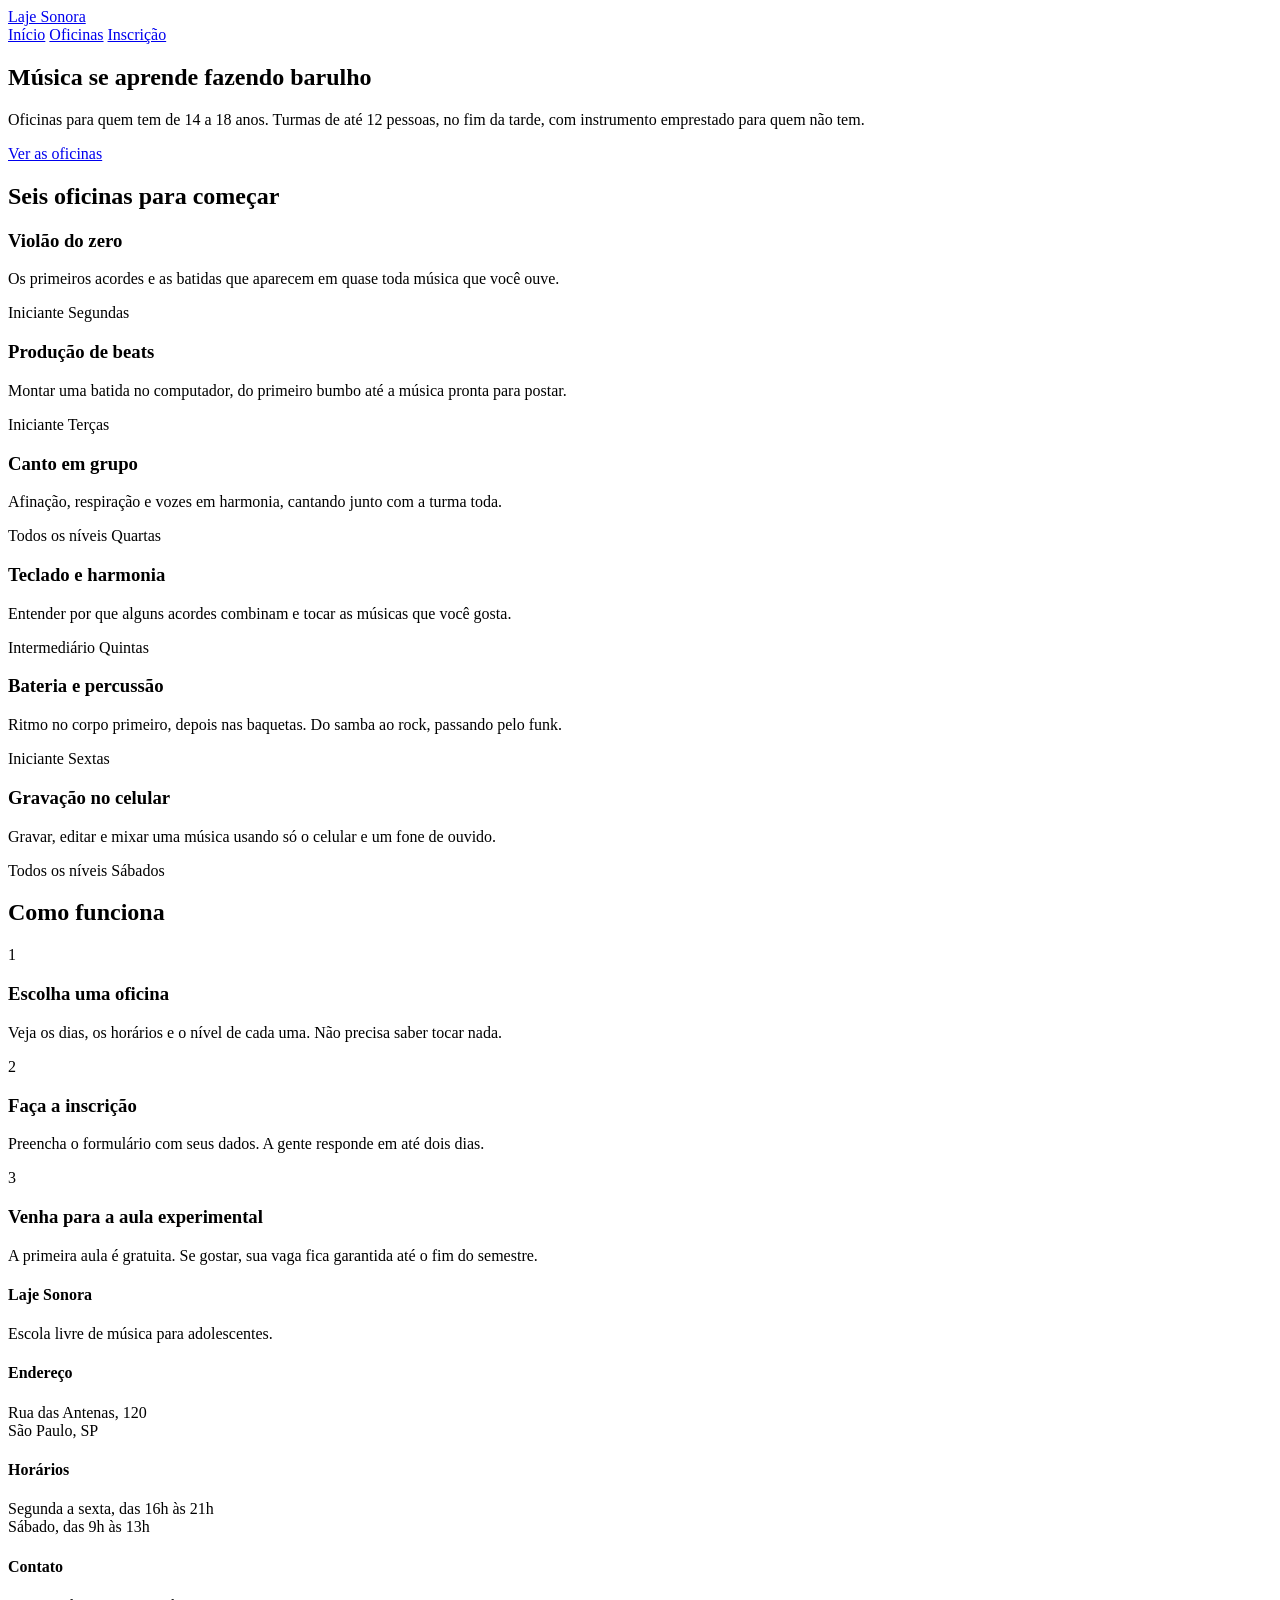
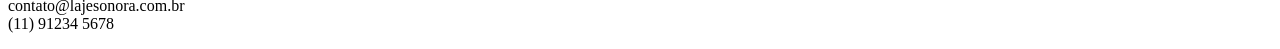
==== index.html @ 40c34aeb "Initial commit" ====
<!DOCTYPE html>
<html lang="pt-BR">
<head>
    <meta charset="UTF-8">
    <meta name="viewport" content="width=device-width, initial-scale=1.0">
    <title>Laje Sonora | Início</title>

    <link rel="preconnect" href="https://fonts.googleapis.com">
    <link rel="preconnect" href="https://fonts.gstatic.com" crossorigin>
    <link href="https://fonts.googleapis.com/css2?family=Archivo:wght@400;500;600;700&family=Big+Shoulders:wght@400;500;600;700;800&display=swap" rel="stylesheet">

    <link rel="stylesheet" href="index.css">
</head>
<body>

    <header class="conteudo topo">
        <a class="logo" href="index.html">Laje Sonora</a>

        <nav class="menu">
            <a class="atual" href="index.html">Início</a>
            <a href="oficinas.html">Oficinas</a>
            <a href="inscricao.html">Inscrição</a>
        </nav>
    </header>

    <main>

        <section class="conteudo cartazes">

            <div class="cartaz cartaz-principal">
                <h1>Música se aprende fazendo barulho</h1>
            </div>

            <div class="cartaz cartaz-lateral">
                <p>
                    Oficinas para quem tem de 14 a 18 anos.
                    Turmas de até 12 pessoas, no fim da tarde,
                    com instrumento emprestado para quem não tem.
                </p>

                <a class="botao" href="oficinas.html">Ver as oficinas</a>
            </div>

        </section>

        <section class="conteudo secao">

            <h2 class="titulo-secao">Seis oficinas para começar</h2>

            <div class="cards">

                <article class="card">
                    <div class="foto foto-azul"></div>

                    <div class="card-texto">
                        <h3>Violão do zero</h3>

                        <p>
                            Os primeiros acordes e as batidas que aparecem
                            em quase toda música que você ouve.
                        </p>

                        <div class="card-info">
                            <span>Iniciante</span>
                            <span>Segundas</span>
                        </div>
                    </div>
                </article>

                <article class="card">
                    <div class="foto foto-amarela"></div>

                    <div class="card-texto">
                        <h3>Produção de beats</h3>

                        <p>
                            Montar uma batida no computador, do primeiro
                            bumbo até a música pronta para postar.
                        </p>

                        <div class="card-info">
                            <span>Iniciante</span>
                            <span>Terças</span>
                        </div>
                    </div>
                </article>

                <article class="card">
                    <div class="foto foto-tinta"></div>

                    <div class="card-texto">
                        <h3>Canto em grupo</h3>

                        <p>
                            Afinação, respiração e vozes em harmonia,
                            cantando junto com a turma toda.
                        </p>

                        <div class="card-info">
                            <span>Todos os níveis</span>
                            <span>Quartas</span>
                        </div>
                    </div>
                </article>

                <article class="card">
                    <div class="foto"></div>

                    <div class="card-texto">
                        <h3>Teclado e harmonia</h3>

                        <p>
                            Entender por que alguns acordes combinam
                            e tocar as músicas que você gosta.
                        </p>

                        <div class="card-info">
                            <span>Intermediário</span>
                            <span>Quintas</span>
                        </div>
                    </div>
                </article>

                <article class="card">
                    <div class="foto foto-azul"></div>

                    <div class="card-texto">
                        <h3>Bateria e percussão</h3>

                        <p>
                            Ritmo no corpo primeiro, depois nas baquetas.
                            Do samba ao rock, passando pelo funk.
                        </p>

                        <div class="card-info">
                            <span>Iniciante</span>
                            <span>Sextas</span>
                        </div>
                    </div>
                </article>

                <article class="card">
                    <div class="foto foto-amarela"></div>

                    <div class="card-texto">
                        <h3>Gravação no celular</h3>

                        <p>
                            Gravar, editar e mixar uma música usando
                            só o celular e um fone de ouvido.
                        </p>

                        <div class="card-info">
                            <span>Todos os níveis</span>
                            <span>Sábados</span>
                        </div>
                    </div>
                </article>

            </div>

        </section>

        <section class="conteudo secao">

            <h2 class="titulo-secao">Como funciona</h2>

            <div class="passos">

                <div class="passo">
                    <p class="passo-numero">1</p>

                    <h3>Escolha uma oficina</h3>

                    <p>
                        Veja os dias, os horários e o nível de cada uma.
                        Não precisa saber tocar nada.
                    </p>
                </div>

                <div class="passo">
                    <p class="passo-numero">2</p>

                    <h3>Faça a inscrição</h3>

                    <p>
                        Preencha o formulário com seus dados.
                        A gente responde em até dois dias.
                    </p>
                </div>

                <div class="passo">
                    <p class="passo-numero">3</p>

                    <h3>Venha para a aula experimental</h3>

                    <p>
                        A primeira aula é gratuita. Se gostar,
                        sua vaga fica garantida até o fim do semestre.
                    </p>
                </div>

            </div>

        </section>

    </main>

    <footer class="rodape">

        <div class="conteudo rodape-colunas">

            <div class="rodape-coluna">
                <h4>Laje Sonora</h4>
                <p>Escola livre de música para adolescentes.</p>
            </div>

            <div class="rodape-coluna">
                <h4>Endereço</h4>
                <p>
                    Rua das Antenas, 120<br>
                    São Paulo, SP
                </p>
            </div>

            <div class="rodape-coluna">
                <h4>Horários</h4>
                <p>
                    Segunda a sexta, das 16h às 21h<br>
                    Sábado, das 9h às 13h
                </p>
            </div>

            <div class="rodape-coluna">
                <h4>Contato</h4>
                <p>
                    contato@lajesonora.com.br<br>
                    (11) 91234 5678
                </p>
            </div>

        </div>

    </footer>

</body>
</html>
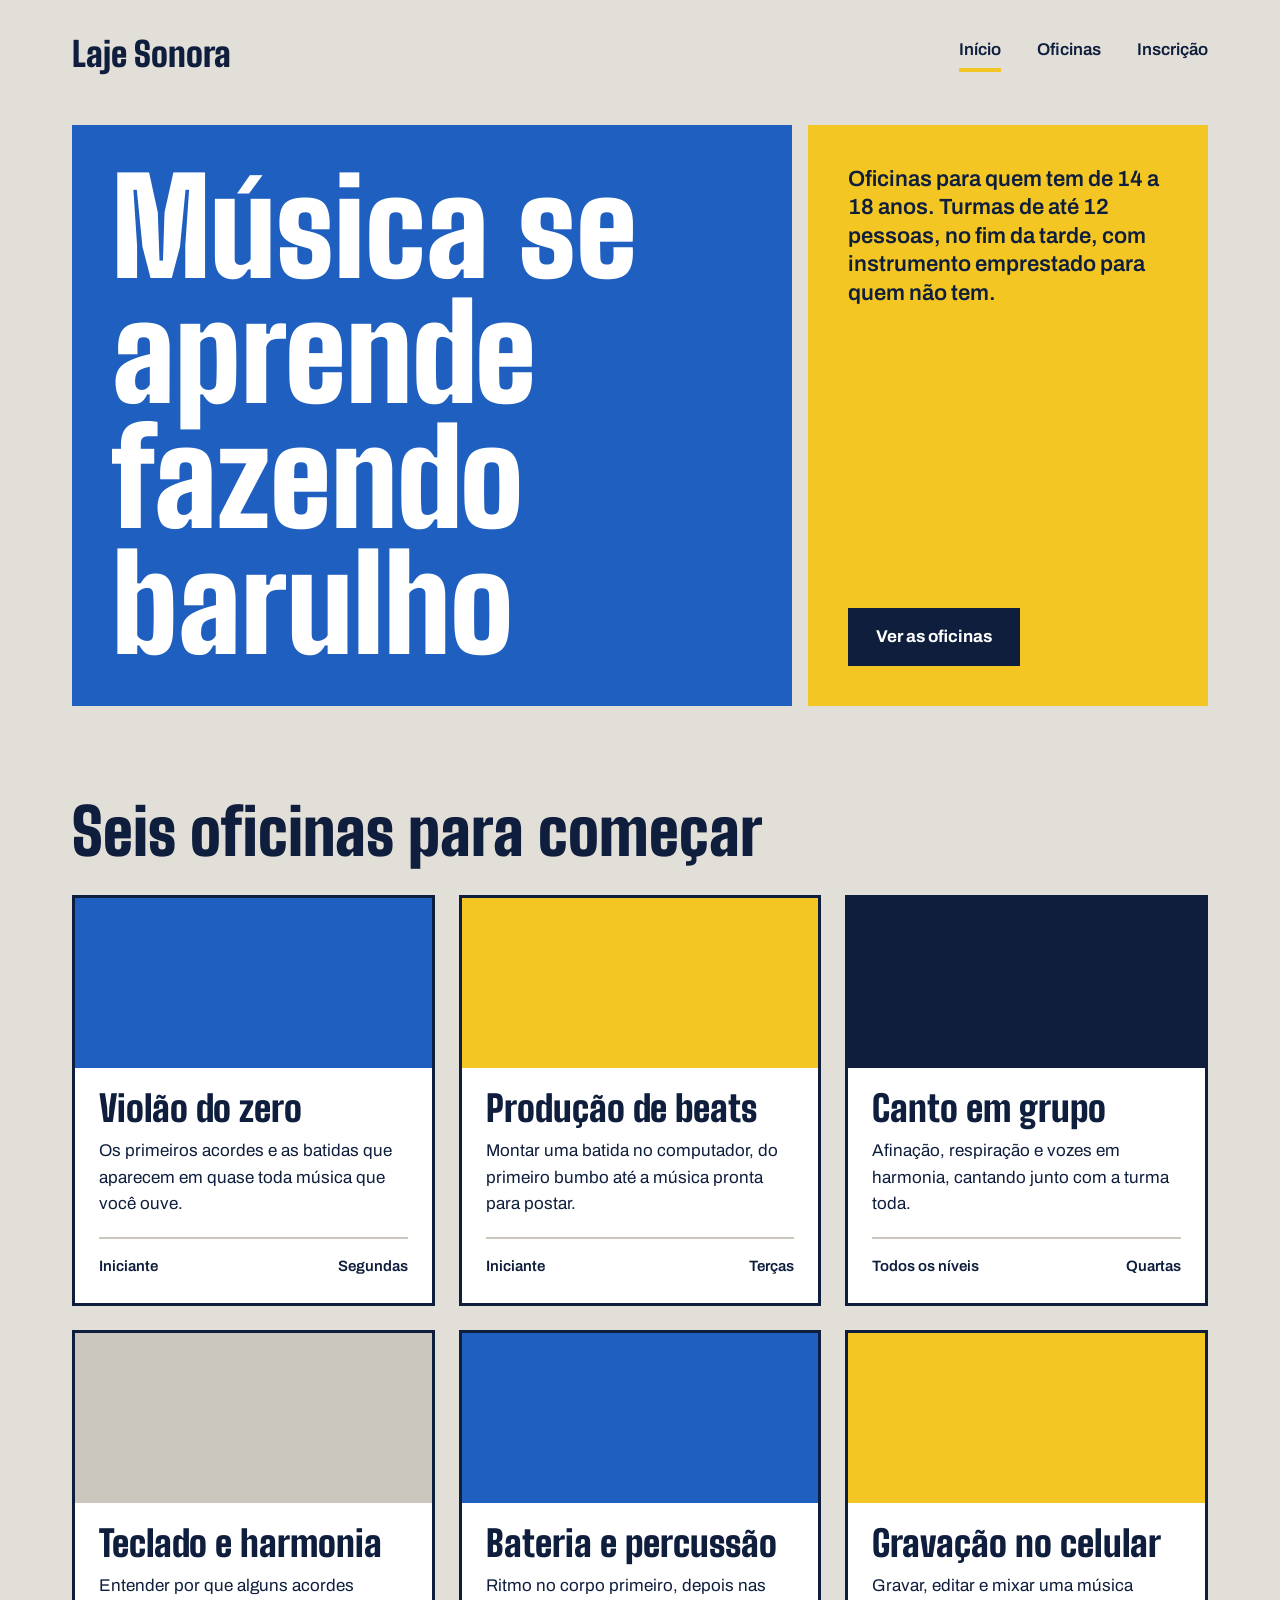
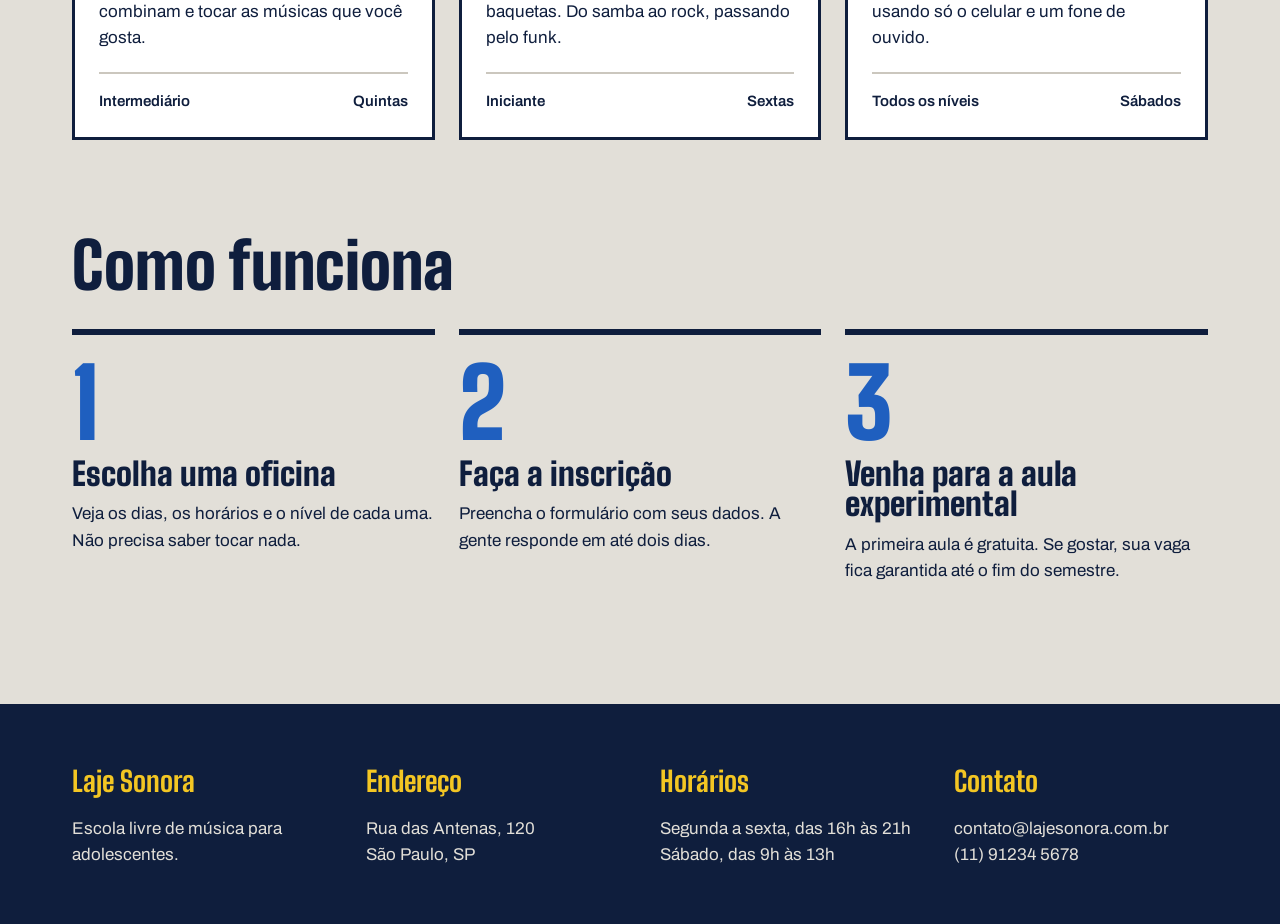
==== commit f52e3e72: "Cards das oficinas Cards das oficinas" ====
--- a/index.html
+++ b/index.html
@@ -244,4 +244,4 @@
     </footer>
 
 </body>
-</html>
+</html>
--- a/index.css
+++ b/index.css
@@ -0,0 +1,233 @@
+* {
+    margin: 0;
+    padding: 0;
+    box-sizing: border-box;
+}
+
+:root {
+    --concreto: #E2DFD8;
+    --concreto-escuro: #CBC7BE;
+    --tinta: #0F1E3D;
+    --caixa-dagua: #1F5FBF;
+    --fita: #F3C623;
+    --branco: #FFFFFF;
+
+    --fonte-cartaz: "Big Shoulders", "Arial Narrow",sans-serif;
+    --fonte-texto: "Archivo", Arial, sans-serif;
+
+}
+
+body {
+    background-color: var(--concreto);
+    color: var(--tinta);
+    font-family: var(--fonte-texto);
+    font-size: 17px;
+    line-height: 1.55;
+}
+
+a {
+    color: inherit;
+}
+
+h1,h2,h3 {
+    font-family: var(--fonte-cartaz);
+    font-weight: 900;
+    line-height: 0.95;
+}
+
+.conteudo {
+    max-width: 1200px;
+    margin-inline: auto;
+    padding-inline: 32px;
+}
+
+.topo {
+    padding-block: 28px;
+    display: flex;
+    justify-content: space-between;
+    align-items: center;
+}
+
+.logo {
+    font-family: var(--fonte-cartaz);
+    font-size: 34px;
+    font-weight: 900;
+    text-decoration: none;
+}
+
+.menu {
+    display: flex;
+    gap: 36px;
+}
+
+.menu a {
+    font-weight: 600;
+    text-decoration: none;
+    padding-bottom: 4px;
+    border-bottom: 4px solid transparent;
+}
+
+.menu a:hover {
+    border-bottom-color: var(--tinta);
+}
+
+.menu a.atual {
+    border-bottom-color: var(--fita);
+}
+
+.cartazes {
+    margin-top: 16px;
+    display: flex;
+    gap: 16px;
+}
+
+.cartaz {
+    padding: 40px;
+}
+
+.cartaz-principal {
+    background: var(--caixa-dagua);
+    color: var(--branco);
+    flex: 2;
+}
+
+.cartaz-principal h1 {
+    font-size: 132px;
+    max-width: 9ch;
+}
+
+.cartaz-lateral {
+    background: var(--fita);
+    flex: 1;
+    display: flex;
+    flex-direction: column;
+    justify-content: space-between;
+    gap: 32px;
+    align-items: flex-start;
+}
+
+.cartaz-lateral p {
+    font-size: 22px;
+    font-weight: 600;
+    line-height: 1.3;
+}
+
+.botao {
+    background: var(--tinta);
+    color: var(--branco);
+    font-weight: 700;
+    text-decoration: none;
+    padding: 16px 28px;
+    border: none;
+    font-size: 17px;
+    font-family: var(--fonte-texto);
+    cursor: pointer;
+}
+
+.botao:hover {
+    background: var(--caixa-dagua);
+}
+.secao {
+    margin-top: 96px;
+}
+
+.titulo-secao {
+    font-size: 64px;
+    margin-bottom: 32px;
+}
+
+.cards {
+    display: flex;
+    flex-wrap: wrap;
+    gap: 24px;
+}
+
+.card {
+    background: var(--branco);
+    border: 3px solid var(--tinta);
+    flex: 1 1 340px;
+}
+
+.card .foto {
+    height: 170px;
+}
+
+.foto {
+    background: var(--concreto-escuro);
+}
+
+.foto-azul {
+    background: var(--caixa-dagua);
+}
+
+.foto-amarela {
+    background: var(--fita);
+}
+
+.foto-tinta {
+    background: var(--tinta);
+}
+
+.card-texto {
+    padding: 24px;
+}
+
+.card h3 {
+    font-size: 36px;
+    margin-bottom: 12px;
+}
+
+.card-info {
+    margin-top: 20px;
+    padding-top: 16px;
+    border-top: 2px solid var(--concreto-escuro);
+    font-weight: 600;
+    font-size: 15px;
+    display: flex;
+    justify-content: space-between;
+}
+.passos {
+    display: flex;
+    gap: 24px;
+}
+
+.passo {
+    border-top: 6px solid var(--tinta);
+    padding-top: 20px;
+    flex: 1;
+}
+
+.passo-numero {
+    font-family: var(--fonte-cartaz);
+    font-size: 96px;
+    font-weight: 900;
+    line-height: 1;
+    color: var(--caixa-dagua);
+}
+
+.passo h3 {
+    font-size: 32px;
+    margin-block: 8px 12px;
+}
+.rodape {
+    margin-top: 120px;
+    background: var(--tinta);
+    color: var(--concreto);
+    padding-block: 56px;
+}
+
+.rodape-colunas {
+    display: flex;
+    gap: 40px;
+}
+
+.rodape-coluna {
+    flex: 1;
+}
+
+.rodape h4 {
+    font-family: var(--fonte-cartaz);
+    font-size: 28px;
+    color: var(--fita);
+    margin-bottom: 12px;
+}
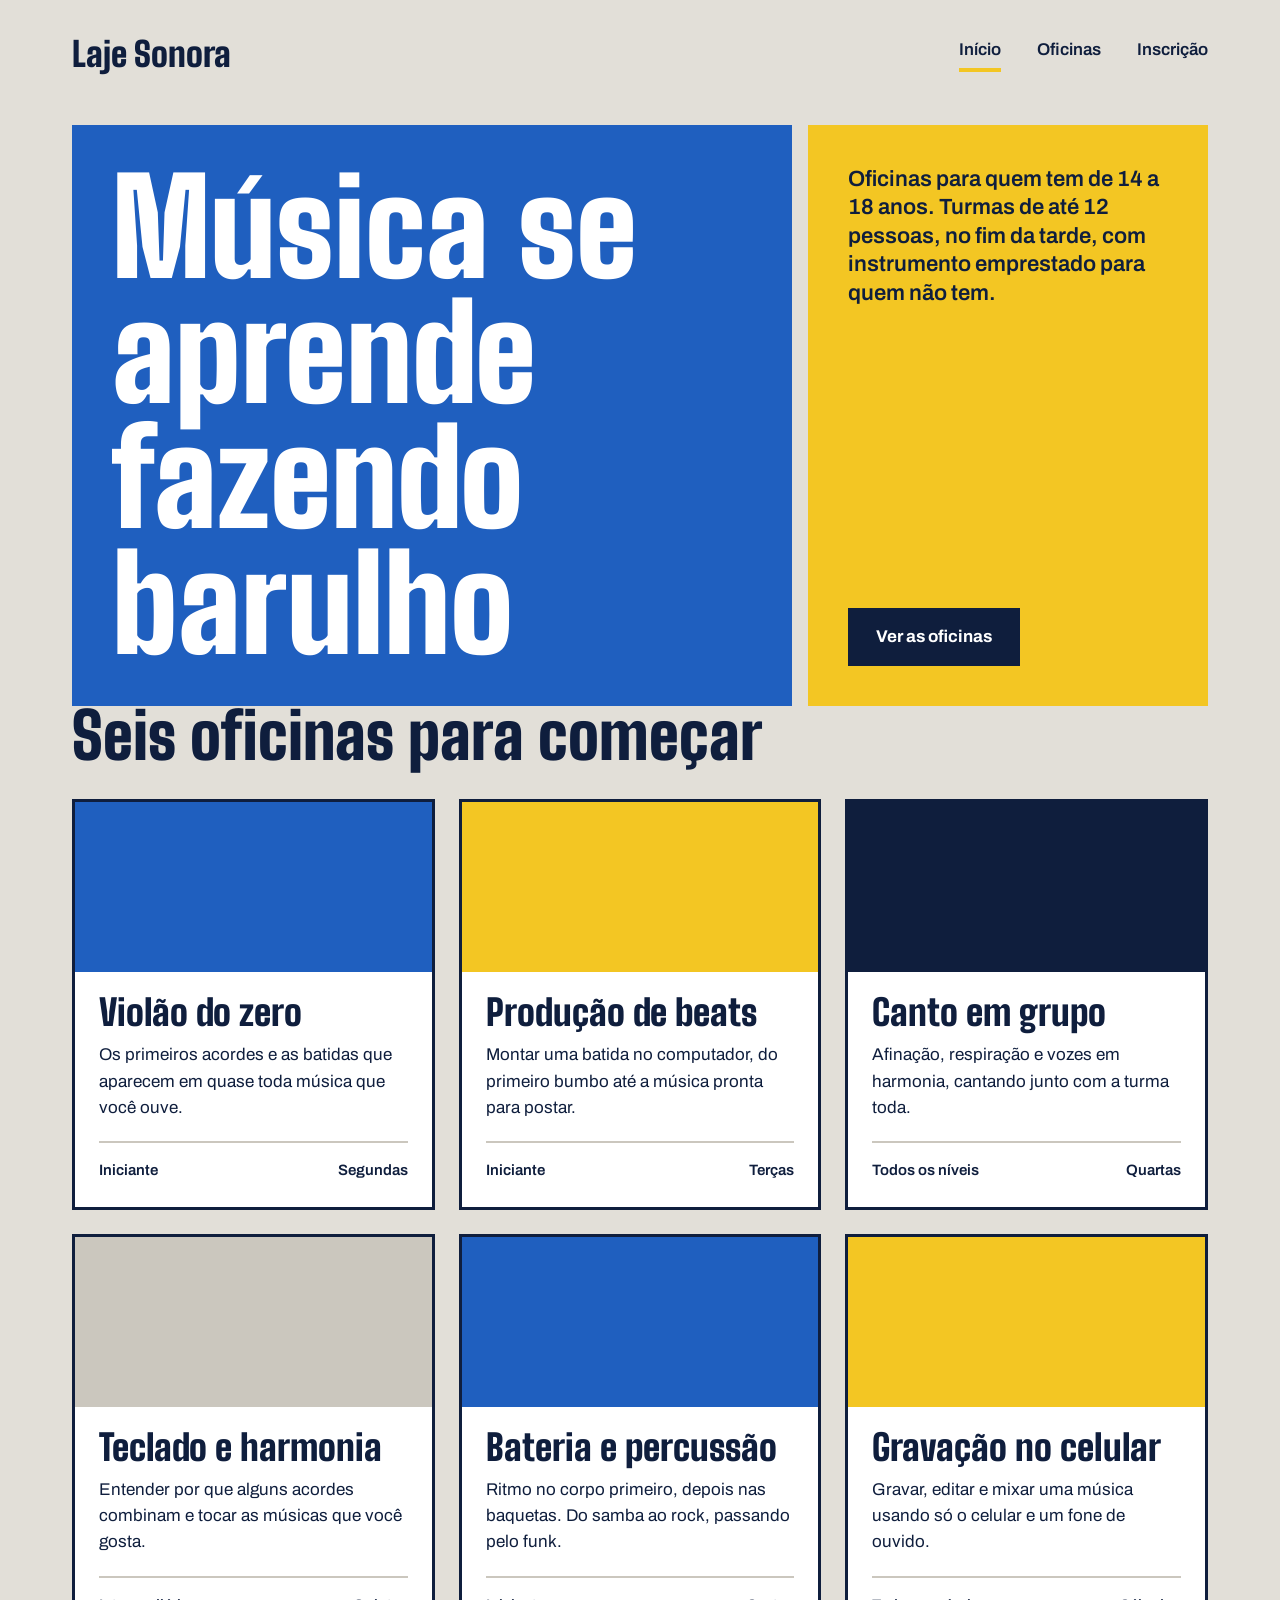
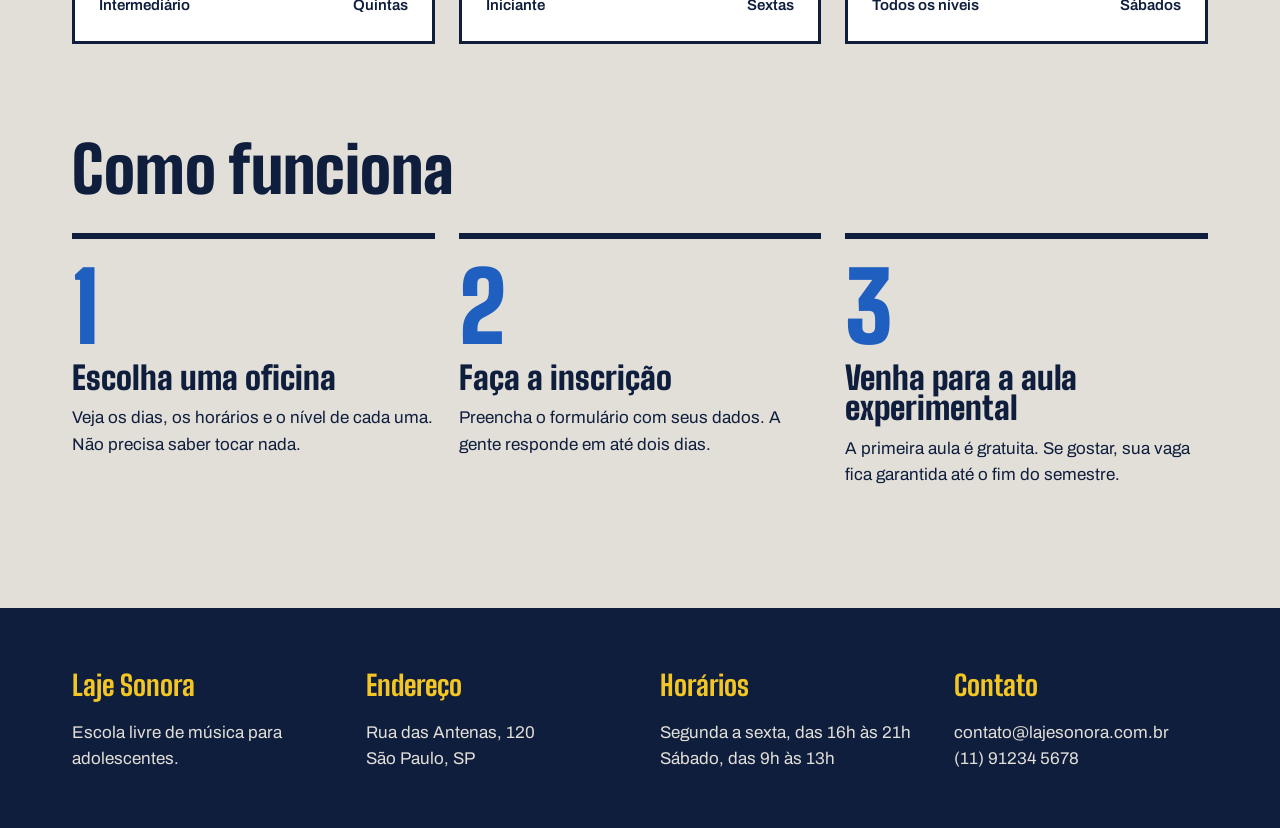
==== commit 731adfce: "Página inicial pronta Página inicial pronta" ====
--- a/index.html
+++ b/index.html
@@ -43,7 +43,7 @@
 
         </section>
 
-        <section class="conteudo secao">
+        <section class="conteudo cecao">
 
             <h2 class="titulo-secao">Seis oficinas para começar</h2>
 
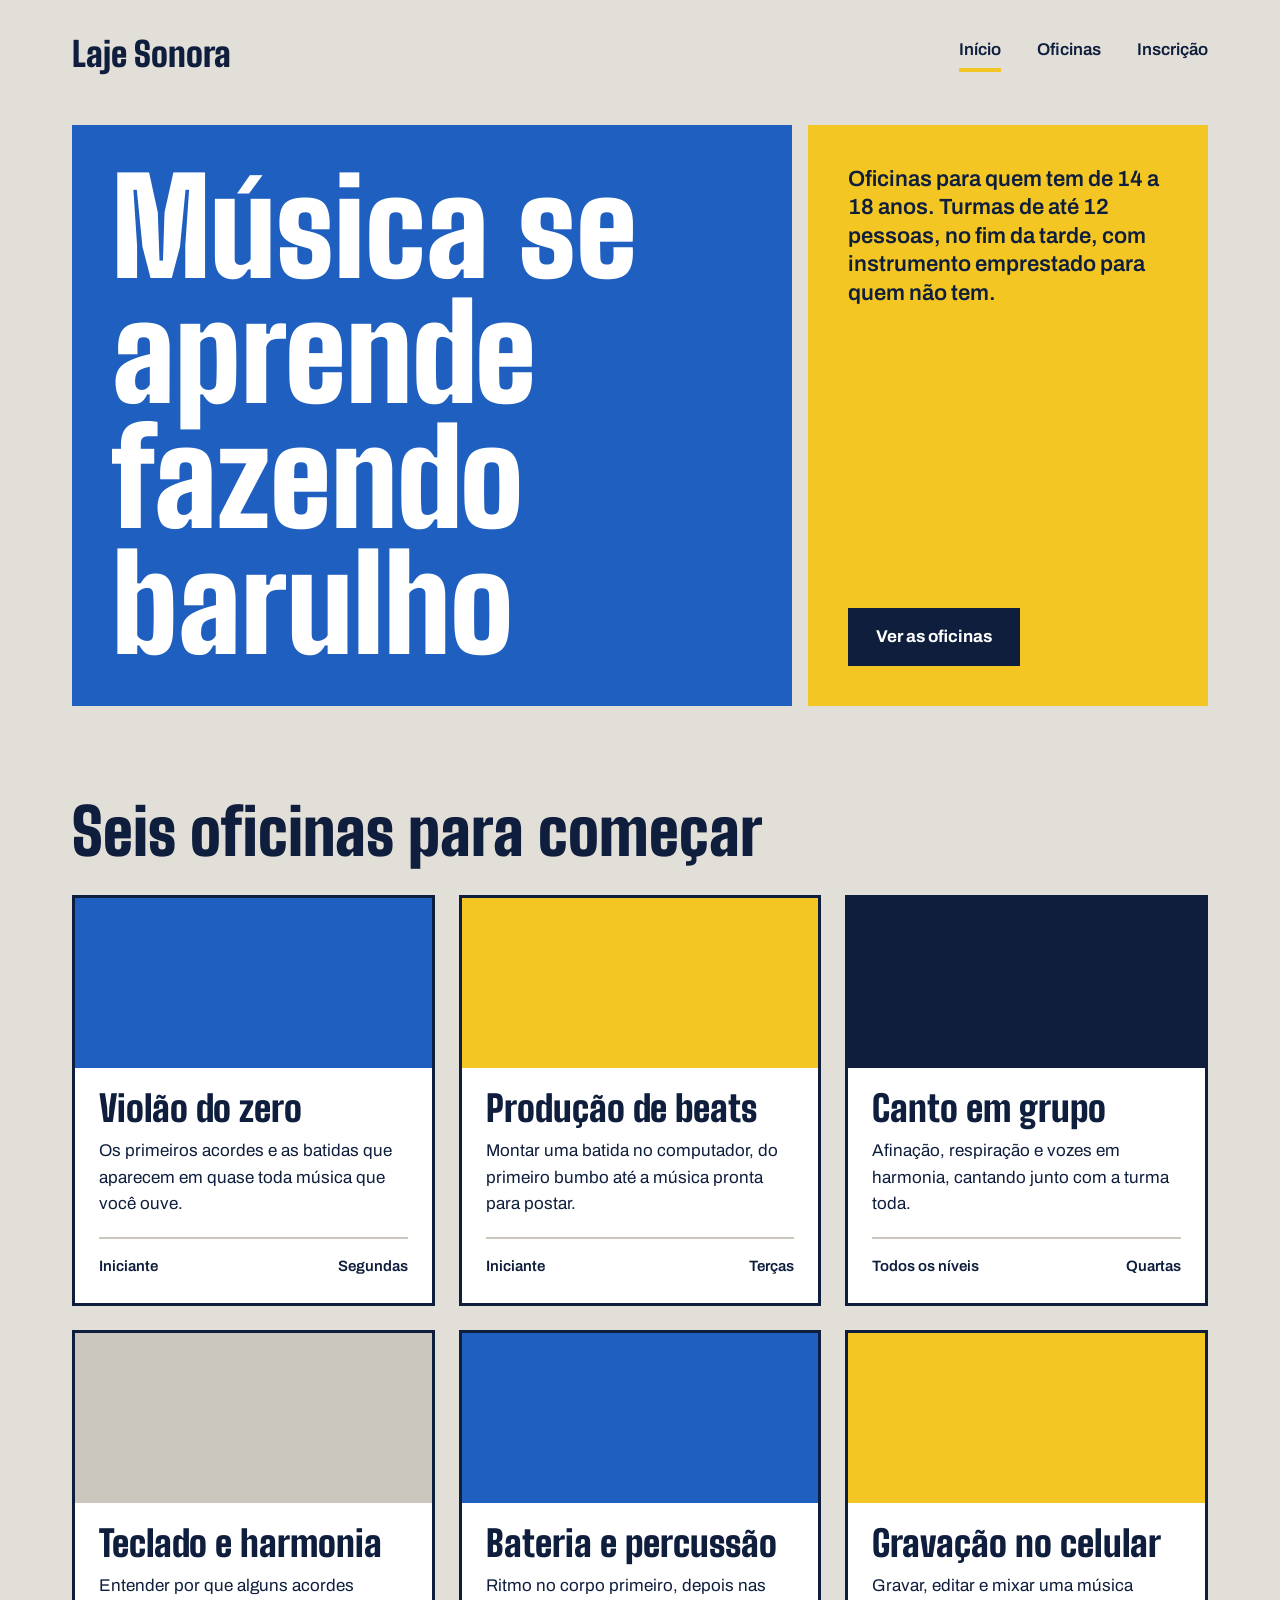
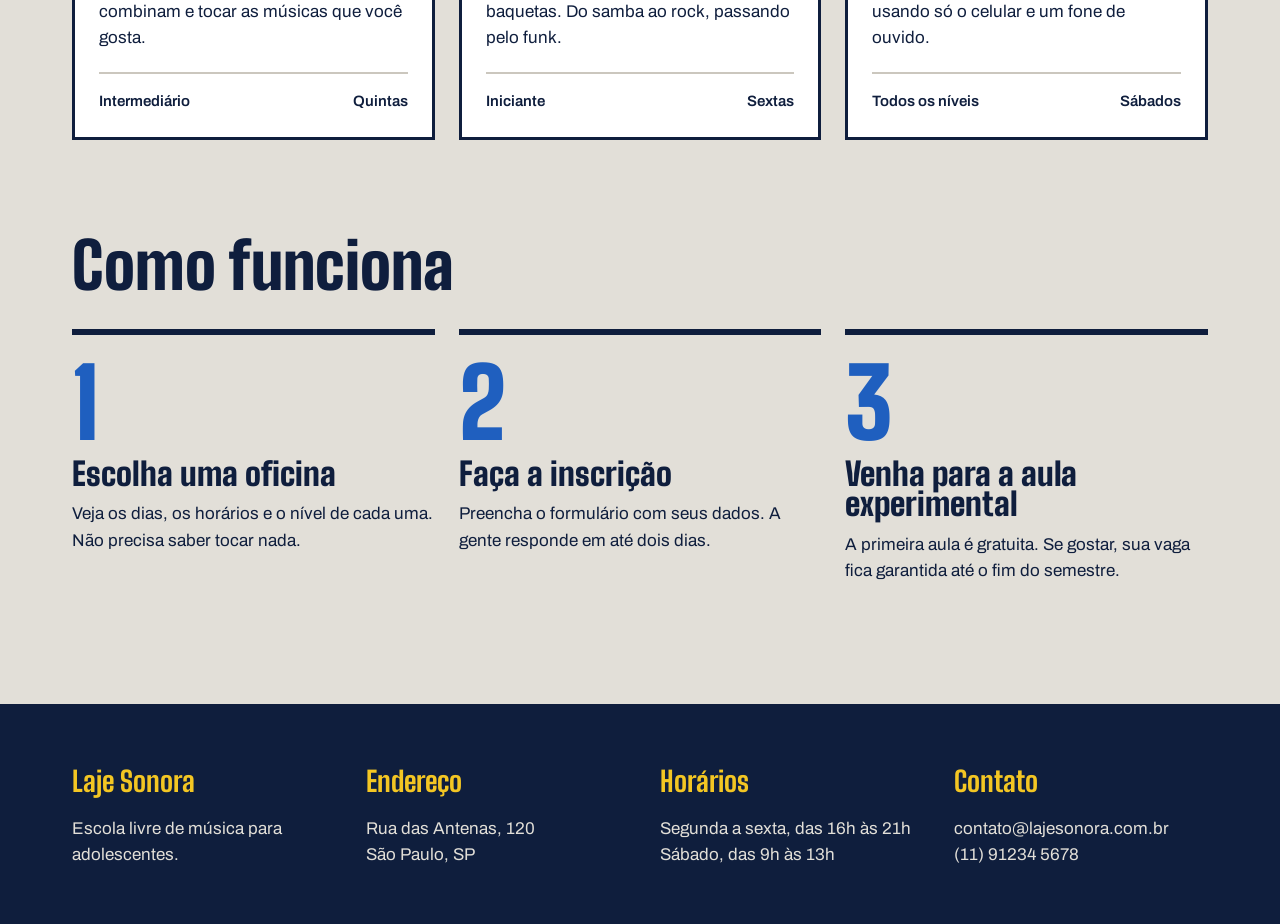
==== commit e4106918: "Página de oficinas pronta Página de oficinas pronta" ====
--- a/index.html
+++ b/index.html
@@ -43,7 +43,7 @@
 
         </section>
 
-        <section class="conteudo cecao">
+        <section class="conteudo secao">
 
             <h2 class="titulo-secao">Seis oficinas para começar</h2>
 
